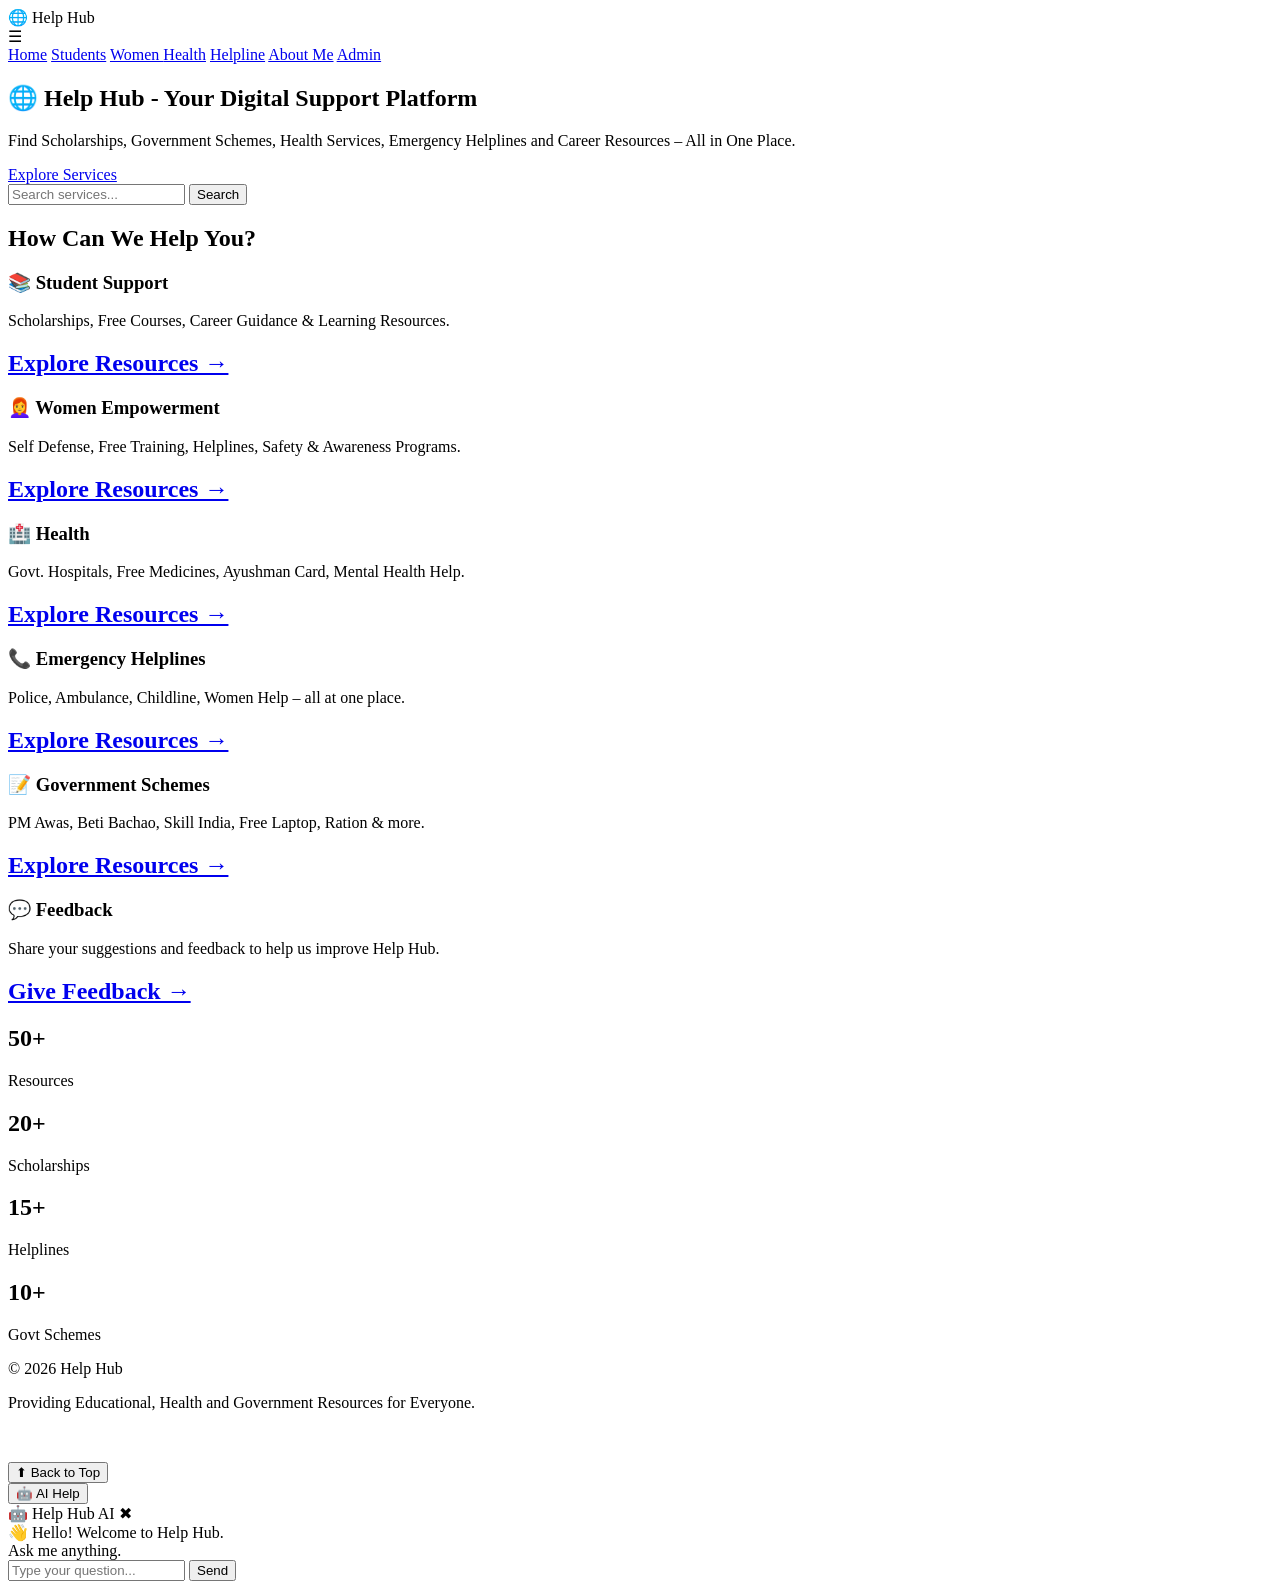
==== index.html @ 5fd159b0 "Add index.html" ====
<!DOCTYPE html>
<html lang="en">
<head>
  <meta charset="UTF-8" />
  <meta name="viewport" content="width=device-width, initial-scale=1.0" />
  <title>All in One Help</title>
  

  <!-- Favicon -->
  <link rel="icon" href="https://cdn-icons-png.flaticon.com/512/535/535239.png" type="image/png">

  <!-- Meta Description -->
  <meta name="description" content="🌐 SahyogSetu – A unique all-in-one help platform! 🚀 Students, Women, Hospitals & Everyone ke liye ek trusted jagah. यहां आपको मिलेगा: शिक्षा, सुरक्षा, स्वास्थ्य और सपोर्ट ek hi portal par. 💡">

  <!-- Open Graph / Facebook -->
  <meta property="og:title" content="SahyogSetu - Aapka Help & Support Portal">
  <meta property="og:description" content="🌐 Ek hi jagah par Students, Women aur Patients ke liye full help system. शिक्षा से लेकर स्वास्थ्य तक सबकुछ free & trusted! 🚀">
<meta property="og:image" content="https://rekhayogiaidws.github.io/helphub.com/banner.png">
<meta name="twitter:image" content="https://rekhayogiaidws.github.io/helphub.com/banner.png">
  <meta property="og:url" content="https://rekhayogiaidws.github.io/helphub.com/">
  <meta property="og:type" content="website">

  <!-- Twitter -->
  <meta name="twitter:card" content="summary_large_image">
  <meta name="twitter:title" content="SahyogSetu - Aapka Help & Support Portal">
  <meta name="twitter:description" content="🌐 Education, Health, Women Safety & More – सबकुछ ek trusted platform par. 🚀">
  

  <link rel="stylesheet" href="style.css" />
<script src="script.js" defer></script>
</head>
<body>
  <header class="navbar">
    <div class="logo">🌐 Help Hub</div>
    <div class="menu-toggle" onclick="toggleMenu()">☰</div>
    <nav id="nav-links">
      <a href="index.html">Home</a>
      <a href="student.html" target="_self">Students</a>
      <a href="women.html" target="_self">Women </a>
      <a href="hospital.html" target="_self">Health</a>
      <a href="help.html" target="_self">Helpline</a>
      <a href="about.html">About Me</a>
      <a href="login.html">Admin</a>
    </nav>
  </header>

  <section class="hero">
    <h1>🌐 Help Hub - Your Digital Support Platform</h1>

<p>
  Find Scholarships, Government Schemes, Health Services,
  Emergency Helplines and Career Resources – All in One Place.
</p>
    <div class="hero-buttons">
      <a href="#cards" >Explore Services</a>
      
    </div>
  </section>
  <div class="search-box">
  <input
type="text"
id="searchInput"
placeholder="Search services..."
onkeyup="searchContent()">

  <button onclick="searchContent()">
    Search
  </button>
</div>
<div id="recentVisit"></div>

  <section class="services">
    <h2>How Can We Help You?</h2>
    <div class="cards" id="cards">
      
      <div class="card">
        <h3>📚 Student Support</h3>
        <p>Scholarships, Free Courses, Career Guidance & Learning Resources.
          <h1> 
          <a href="student.html" target="_self" class="diva"onclick="saveVisit('Student Support')">Explore Resources →</a></h1>
        </p>
      </div>
      <div class="card">
        <h3>👩‍🦰 Women Empowerment</h3>
        <p>Self Defense, Free Training, Helplines, Safety & Awareness Programs.
            <h1> 
          <a href="women.html"  target="_self" class="diva"onclick="saveVisit('Women Support')">Explore Resources →</a></h1>
        </p>
      </div>
      <div class="card">
        <h3>🏥 Health </h3>
        <p>Govt. Hospitals, Free Medicines, Ayushman Card, Mental Health Help.
            <h1> 
          <a href="hospital.html" target="_self" class="diva"onclick="saveVisit('Health Services')">Explore Resources →</a></h1>
        </p>
      </div>
      <div class="card">
        <h3>📞 Emergency Helplines</h3>
        <p>Police, Ambulance, Childline, Women Help – all at one place.
            <h1> 
          <a href="help.html" target="_self" class="diva"onclick="saveVisit('Emergency Helplines')">Explore Resources →</a></h1>
        </p>
      </div>
      <div class="card">
        <h3>📝 Government Schemes</h3>
        <p>PM Awas, Beti Bachao, Skill India, Free Laptop, Ration & more.
       <h1> 
          <a href="government.html" target="_self" class="diva"onclick="saveVisit('Government Schemes')">Explore Resources →</a></h1>    
        </p>
      </div>
      <div class="card">
  <h3>💬 Feedback</h3>
  <p>
    Share your suggestions and feedback to help us improve Help Hub.
  </p>
  <h1>
    <a href="feedback.html" class="diva">Give Feedback →</a>
  
  </h1>
</div>
    </div>
  </section>
<section class="stats">

  <div class="stat-box">
    <h2>50+</h2>
    <p>Resources</p>
  </div>

  <div class="stat-box">
    <h2>20+</h2>
    <p>Scholarships</p>
  </div>

  <div class="stat-box">
    <h2>15+</h2>
    <p>Helplines</p>
  </div>

  <div class="stat-box">
    <h2>10+</h2>
    <p>Govt Schemes</p>
  </div>

</section>
  <footer>
  
  <p>© 2026 Help Hub</p>
  
  <p>
    Providing Educational, Health and Government Resources
    for Everyone.
  </p>
  <p style="margin-top:15px;">
  <a href="login.html" style="color:white; text-decoration:underline;">
    Admin Login
  </a>
</p>
  <button onclick="scrollToTop()">
    ⬆ Back to Top
  </button>
  
</footer>
<!-- AI Chat Button -->
<button id="chatBtn">🤖 AI Help</button>

<!-- Chat Box -->
<div id="chatBox" class="hidden">
  <div class="chat-header">
    🤖 Help Hub AI
    <span id="closeChat">✖</span>
  </div>

  <div id="messages">
    <div class="bot">
      👋 Hello! Welcome to Help Hub.<br>
      Ask me anything.
    </div>
  </div>

  <input
    type="text"
    id="userInput"
    placeholder="Type your question..."
  >

  <button id="sendBtn">Send</button>
</div>
<script src="chatbot.js"></script>
</body>
</html>
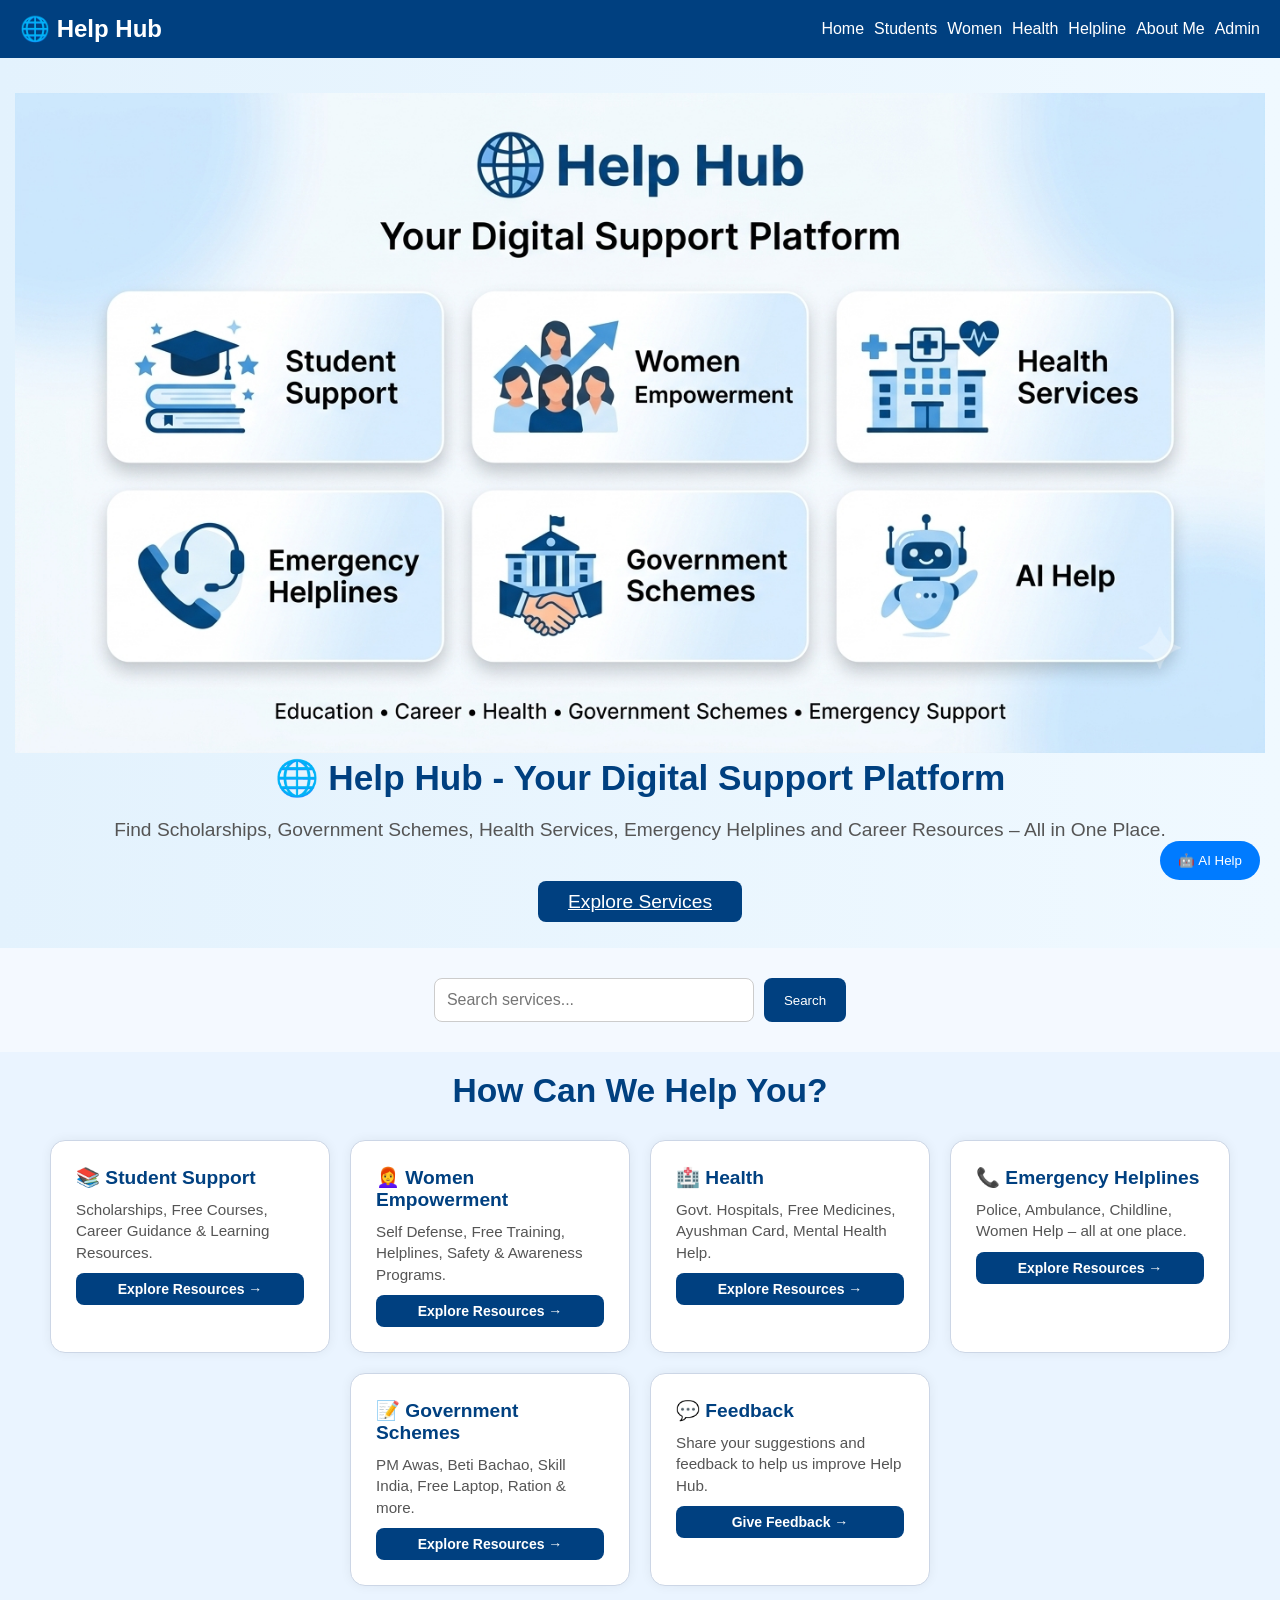
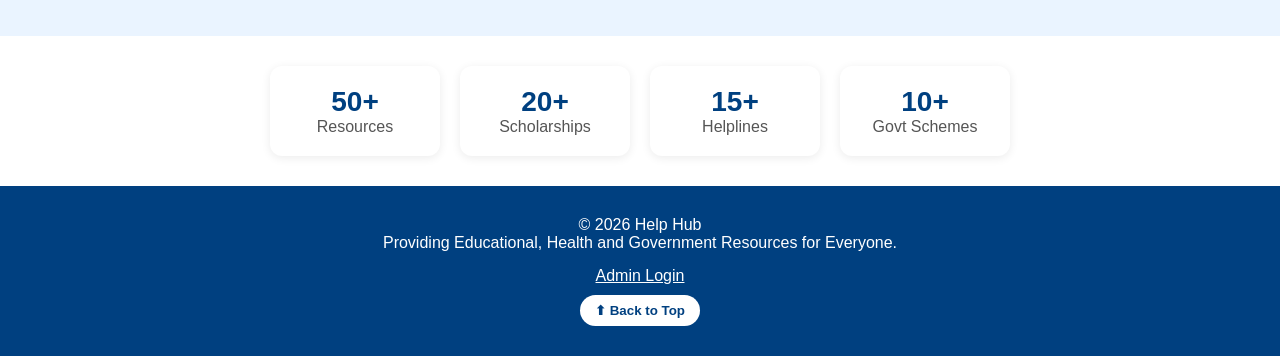
==== commit 36d9fdd8: "Update Open Graph and Twitter meta tags" ====
--- a/index.html
+++ b/index.html
@@ -15,9 +15,9 @@
   <!-- Open Graph / Facebook -->
   <meta property="og:title" content="SahyogSetu - Aapka Help & Support Portal">
   <meta property="og:description" content="🌐 Ek hi jagah par Students, Women aur Patients ke liye full help system. शिक्षा से लेकर स्वास्थ्य तक सबकुछ free & trusted! 🚀">
-<meta property="og:image" content="https://rekhayogiaidws.github.io/helphub.com/banner.png">
-<meta name="twitter:image" content="https://rekhayogiaidws.github.io/helphub.com/banner.png">
-  <meta property="og:url" content="https://rekhayogiaidws.github.io/helphub.com/">
+<meta property="og:image" content="https://rekhayogiaidws.github.io/help-hub-/banner.png">
+<meta name="twitter:image" content="https://rekhayogiaidws.github.io/help-hub-/banner.png">
+  <meta property="og:url" content="https://rekhayogiaidws.github.io/help-hub-/">
   <meta property="og:type" content="website">
 
   <!-- Twitter -->
@@ -45,6 +45,7 @@
   </header>
 
   <section class="hero">
+    <img src="banner.png" alt="Help Hub Banner" width="100%">
     <h1>🌐 Help Hub - Your Digital Support Platform</h1>
 
 <p>
@@ -188,4 +189,4 @@
 </div>
 <script src="chatbot.js"></script>
 </body>
-</html>+</html>
--- a/style.css
+++ b/style.css
@@ -0,0 +1,373 @@
+* {
+  margin: 0;
+  padding: 0;
+  box-sizing: border-box;
+  font-family: "Segoe UI", sans-serif;
+}
+
+body {
+  background-color: #F4F9FF;
+  color: #333;
+}
+
+/* Navbar */
+.navbar {
+  background-color: #004080;
+  color: white;
+  display: flex;
+  justify-content: space-between;
+  padding: 15px 20px;
+  align-items: center;
+  position: sticky;
+  top: 0;
+  z-index: 999;
+}
+
+.logo {
+  font-size: 1.5rem;
+  font-weight: bold;
+}
+
+.menu-toggle {
+  font-size: 1.6rem;
+  cursor: pointer;
+  display: none;
+}
+
+nav {
+  display: flex;
+  gap: 10px;
+}
+
+nav a {
+  color: white;
+  text-decoration: none;
+  font-weight: 500;
+}
+
+nav a:hover {
+  text-decoration: underline;
+}
+
+/* Hero Section */
+.hero {
+  background: linear-gradient(to right, #e3f2fd, #f0f9ff);
+  text-align: center;
+  padding: 35px 15px;
+}
+
+.hero h1{
+ font-size:2.2rem;
+ margin-bottom:15px;
+  color: #004080;
+}
+
+.hero p {
+  font-size: 1.2rem;
+  margin-bottom: 50px;
+  color: #555;
+  margin-top: 20px;
+}
+
+.hero-buttons a {
+  padding: 10px 30px;
+  margin: 10px;
+  border: none;
+  background-color: #004080;
+  color: white;
+  font-size: 1.2rem;
+  border-radius: 8px;
+  cursor: pointer;
+  transition: background 0.3s ease;
+}
+
+.hero-buttons .contact-btn {
+  background-color: #004080;
+}
+
+.hero-buttons a:hover {
+  opacity: 0.9;
+}
+
+/* Services Section */
+.services {
+  padding: 20px 20px 50px 20px;
+  text-align: center;
+  background-color: #EAF4FF;
+}
+
+.services h2 {
+  margin-bottom: 30px;
+  font-size: 2.1rem;
+  color: #004080;
+}
+
+.cards {
+  display: flex;
+  flex-wrap: wrap;
+  gap: 20px;
+  justify-content: center;
+}
+
+.card {
+  background: white;
+  border: 1px solid #ccd6e6;
+  padding: 25px;
+  width: 280px;
+  border-radius: 15px;
+  box-shadow: 0 0 12px rgba(0, 0, 0, 0.06);
+  transition: 0.3s ease;
+  text-align: left;
+}
+
+.card h3 {
+  font-size: 1.2rem;
+  margin-bottom: 10px;
+  color: #004080;
+}
+
+.card p {
+  font-size: 0.95rem;
+  color: #555;
+  line-height: 1.4;
+}
+
+.card:hover {
+  transform: translateY(-5px);
+  box-shadow: 0 8px 20px rgba(0, 0, 0, 0.12);
+}
+
+/* Button Link */
+.diva {
+  display: inline-block;
+  margin-top: 10px;
+  width:100%;
+  text-align: center; 
+  padding: 8px 16px;
+  background-color: #004080;
+  color: white;
+  text-decoration: none;
+  border-radius: 8px;
+  font-weight: bold;
+  font-size: 14px;
+  transition: background-color 0.3s ease, transform 0.2s ease;
+}
+
+.diva:hover {
+  background-color: #002c5c;
+  transform: scale(1.05);
+  text-decoration: none;
+}
+
+/* Footer */
+footer {
+  background-color: #004080;
+  color: white;
+  text-align: center;
+  padding: 30px 20px;
+}
+
+
+footer button {
+  margin-top: 10px;
+  padding: 8px 15px;
+  border: none;
+  background-color: white;
+  color: #004080;
+  font-weight: bold;
+  border-radius: 20px;
+  cursor: pointer;
+}
+
+/* Responsive */
+@media (max-width: 768px) {
+  nav {
+    flex-direction: column;
+    display: none;
+    background: #004080;
+    position: absolute;
+    top: 60px;
+    right: 0;
+    width: 200px;
+    padding: 20px;
+  }
+  
+  nav a {
+    margin: 10px 0;
+  }
+  
+  .menu-toggle {
+    display: block;
+  }
+  
+  nav.active {
+    display: flex;
+  }
+  
+  .cards {
+    flex-direction: column;
+    align-items: center;
+  }
+}
+#chatBtn{
+position:fixed;
+bottom:20px;
+right:20px;
+padding:12px 18px;
+border:none;
+border-radius:30px;
+background:#007bff;
+color:white;
+cursor:pointer;
+z-index:1000;
+}
+
+#chatBox{
+position:fixed;
+bottom:80px;
+right:20px;
+width:320px;
+background:#fff;
+border-radius:12px;
+box-shadow:0 4px 15px rgba(0,0,0,.2);
+display:none;
+overflow:hidden;
+z-index:1000;
+}
+
+.chat-header{
+background:#007bff;
+color:white;
+padding:12px;
+display:flex;
+justify-content:space-between;
+}
+
+#messages{
+height:250px;
+overflow-y:auto;
+padding:10px;
+}
+
+#userInput{
+width:100%;
+padding:10px;
+box-sizing:border-box;
+}
+
+#sendBtn{
+width:100%;
+padding:10px;
+background:#007bff;
+color:white;
+border:none;
+cursor:pointer;
+}
+.search-box{
+  display:flex;
+  justify-content:center;
+  gap:10px;
+  margin:20px auto;
+  padding:10px;
+  flex-wrap:wrap;
+}
+
+.search-box input{
+  width:320px;
+  max-width:90%;
+  padding:12px;
+  border:1px solid #ccc;
+  border-radius:8px;
+  font-size:16px;
+}
+
+.search-box button{
+  padding:12px 20px;
+  border:none;
+  background:#004080;
+  color:white;
+  border-radius:8px;
+  cursor:pointer;
+}
+.stats{
+  display:flex;
+  justify-content:center;
+  flex-wrap:wrap;
+  gap:20px;
+  padding:30px 15px;
+  background:#ffffff;
+}
+
+.stat-box{
+  width:170px;
+  background:white;
+  padding:20px;
+  border-radius:12px;
+  text-align:center;
+  box-shadow:0 2px 10px rgba(0,0,0,0.08);
+}
+
+.stat-box h2{
+  color:#004080;
+  font-size:28px;
+}
+
+.stat-box p{
+  color:#555;
+}
+.hidden{
+  display:none;
+}
+
+#chatBtn{
+  position:fixed;
+  bottom:20px;
+  right:20px;
+  padding:12px 18px;
+  border:none;
+  border-radius:30px;
+  cursor:pointer;
+}
+
+#chatBox {
+  position: fixed;
+  bottom: 80px;
+  right: 20px;
+  width: 320px;
+  background: #fff;
+  border-radius: 10px;
+  overflow: hidden;
+  box-shadow: 0 0 15px rgba(0, 0, 0, .3);
+  z-index: 1000;
+  display: none;
+}
+
+#messages{
+  height:250px;
+  overflow-y:auto;
+  padding:10px;
+}
+
+.user{
+  text-align:right;
+  margin:8px;
+}
+
+.bot{
+  text-align:left;
+  margin:8px;
+}
+
+#userInput{
+  width:100%;
+  padding:10px;
+  box-sizing:border-box;
+}
+
+#sendBtn{
+  width:100%;
+  padding:10px;
+}
+.hidden{
+  display:none;
+}
